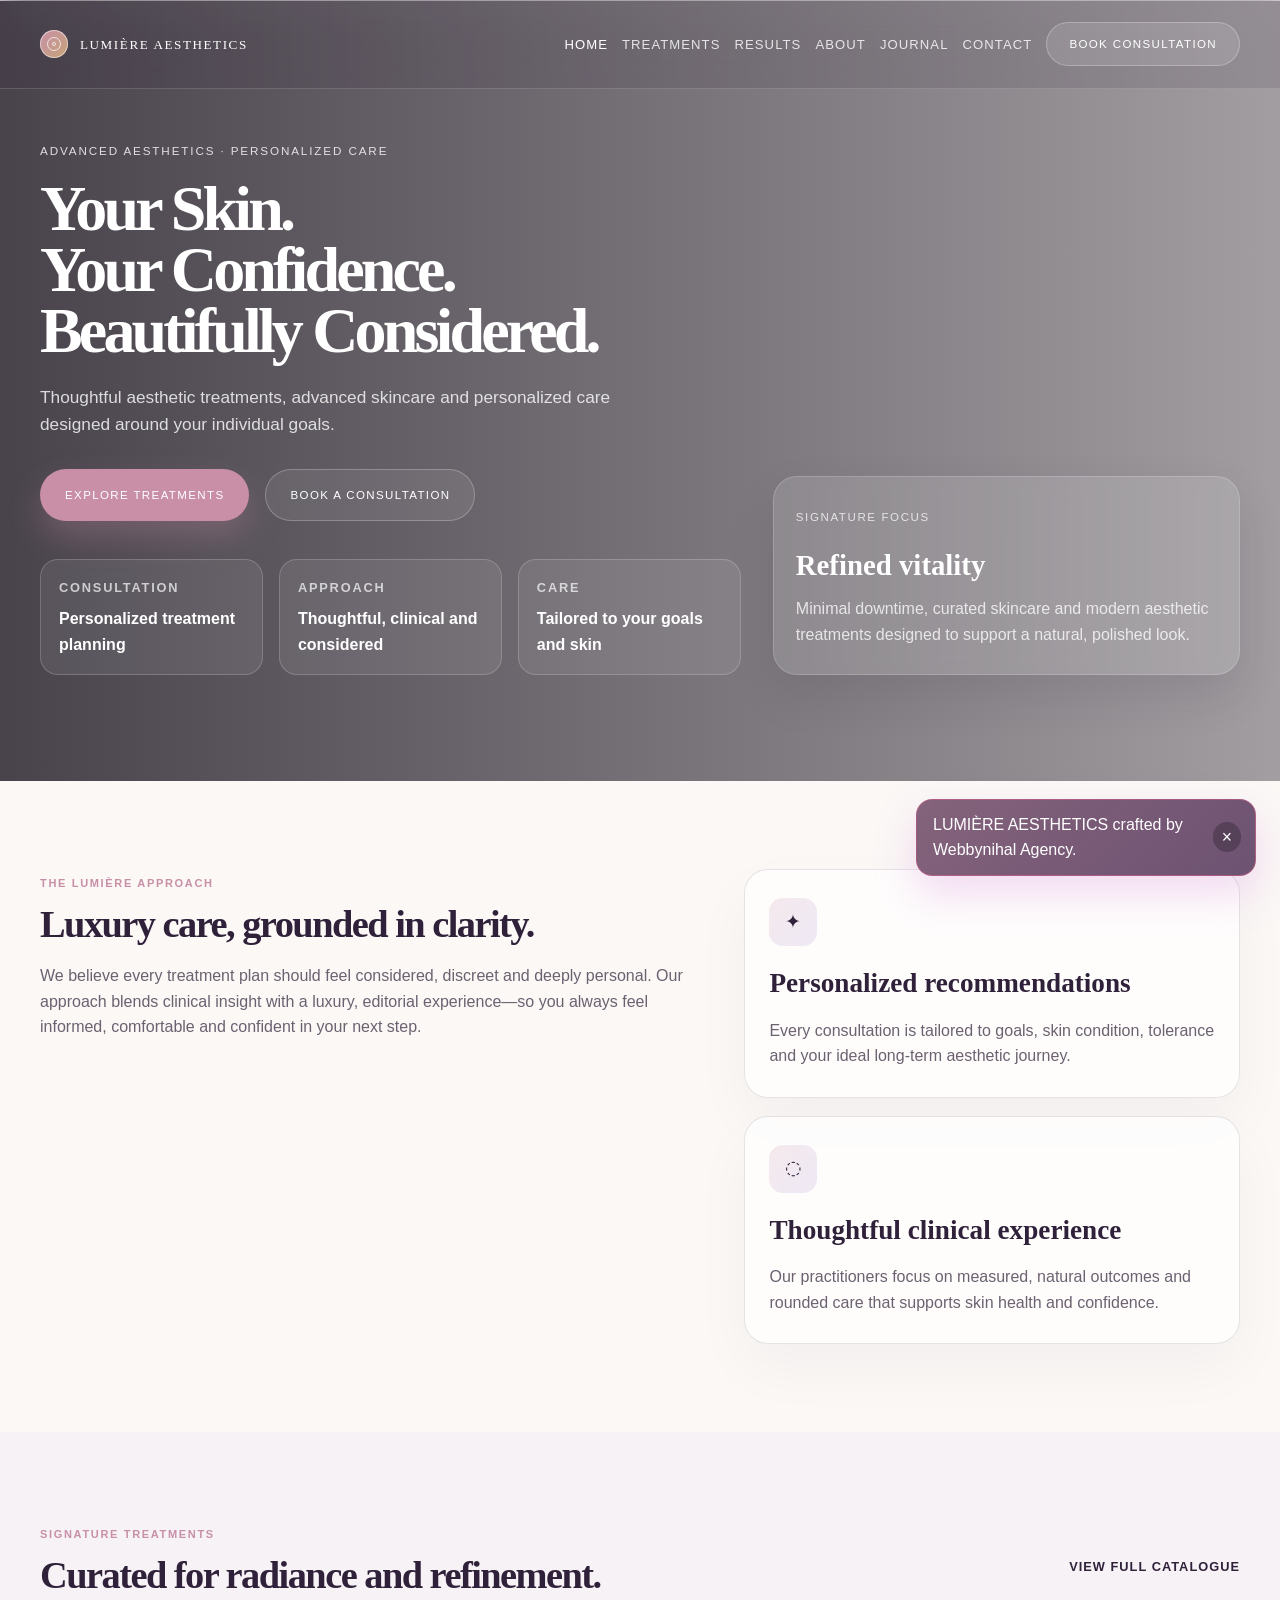
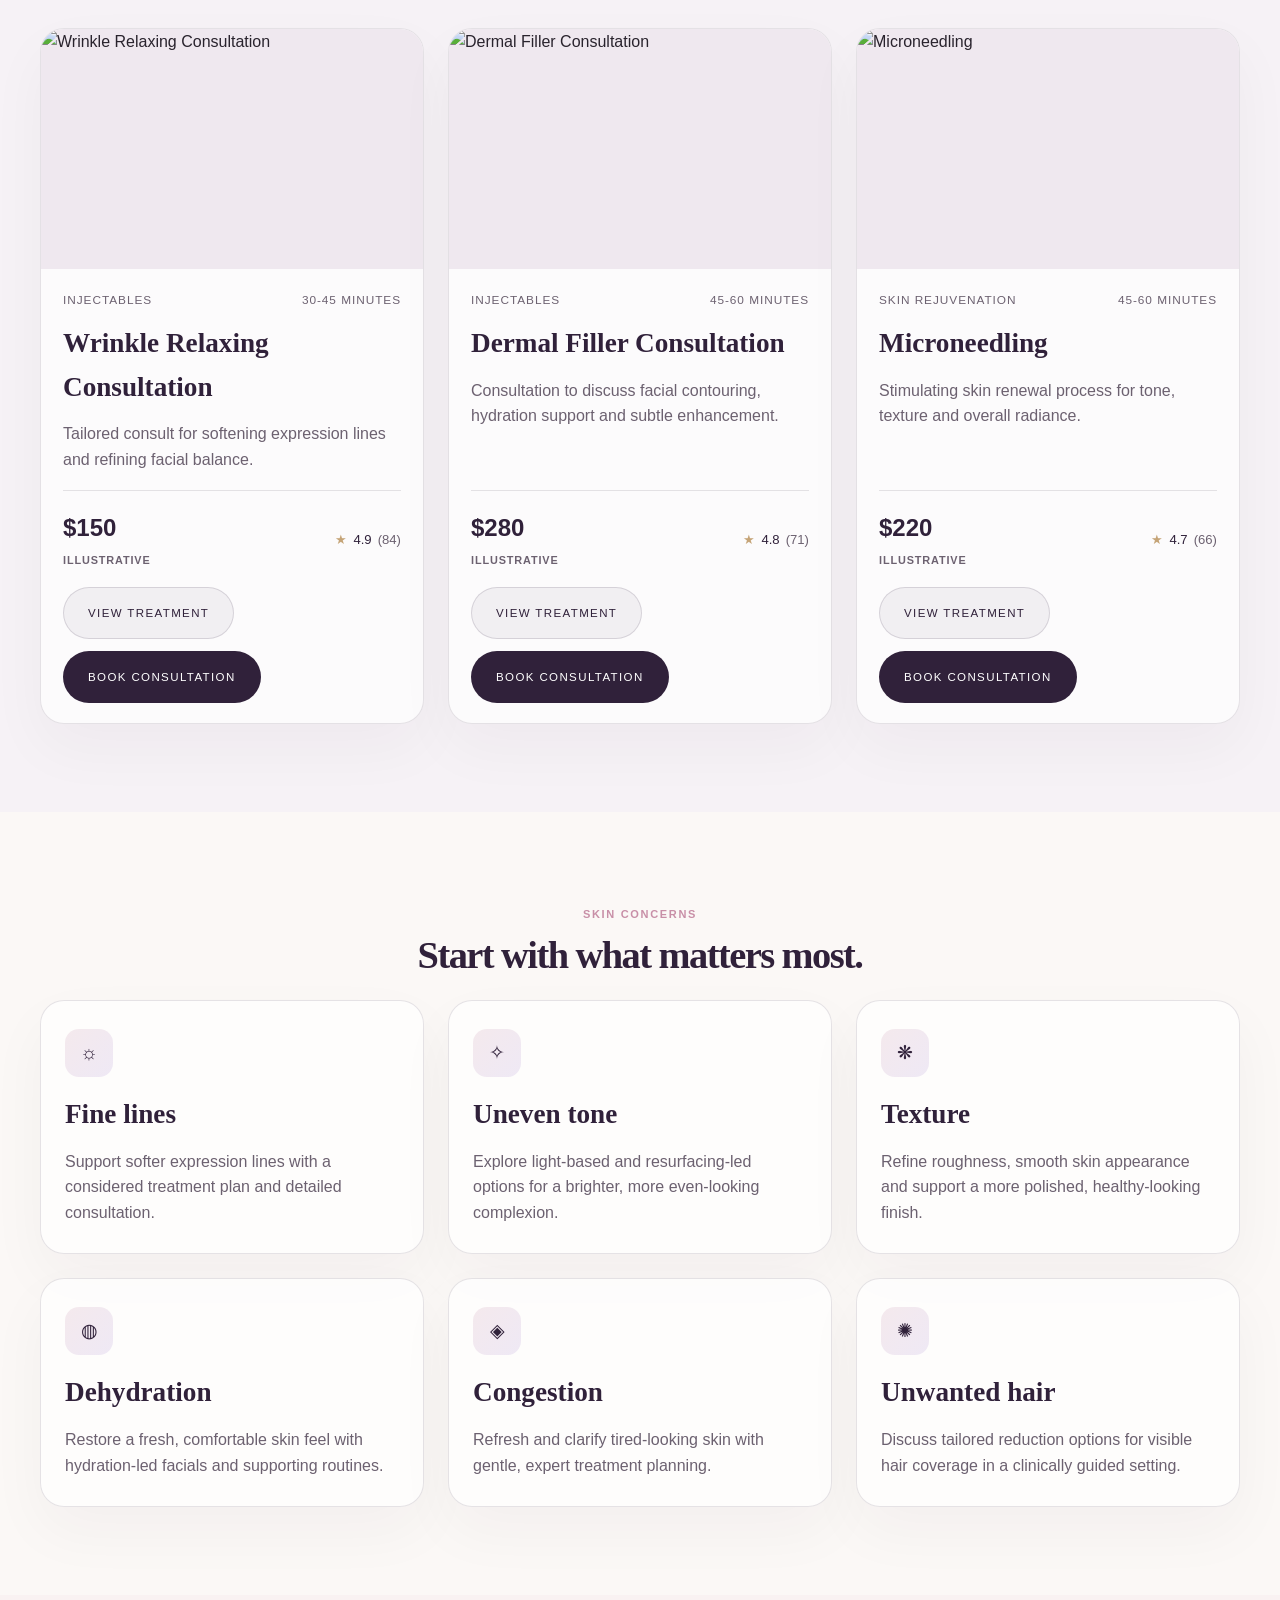
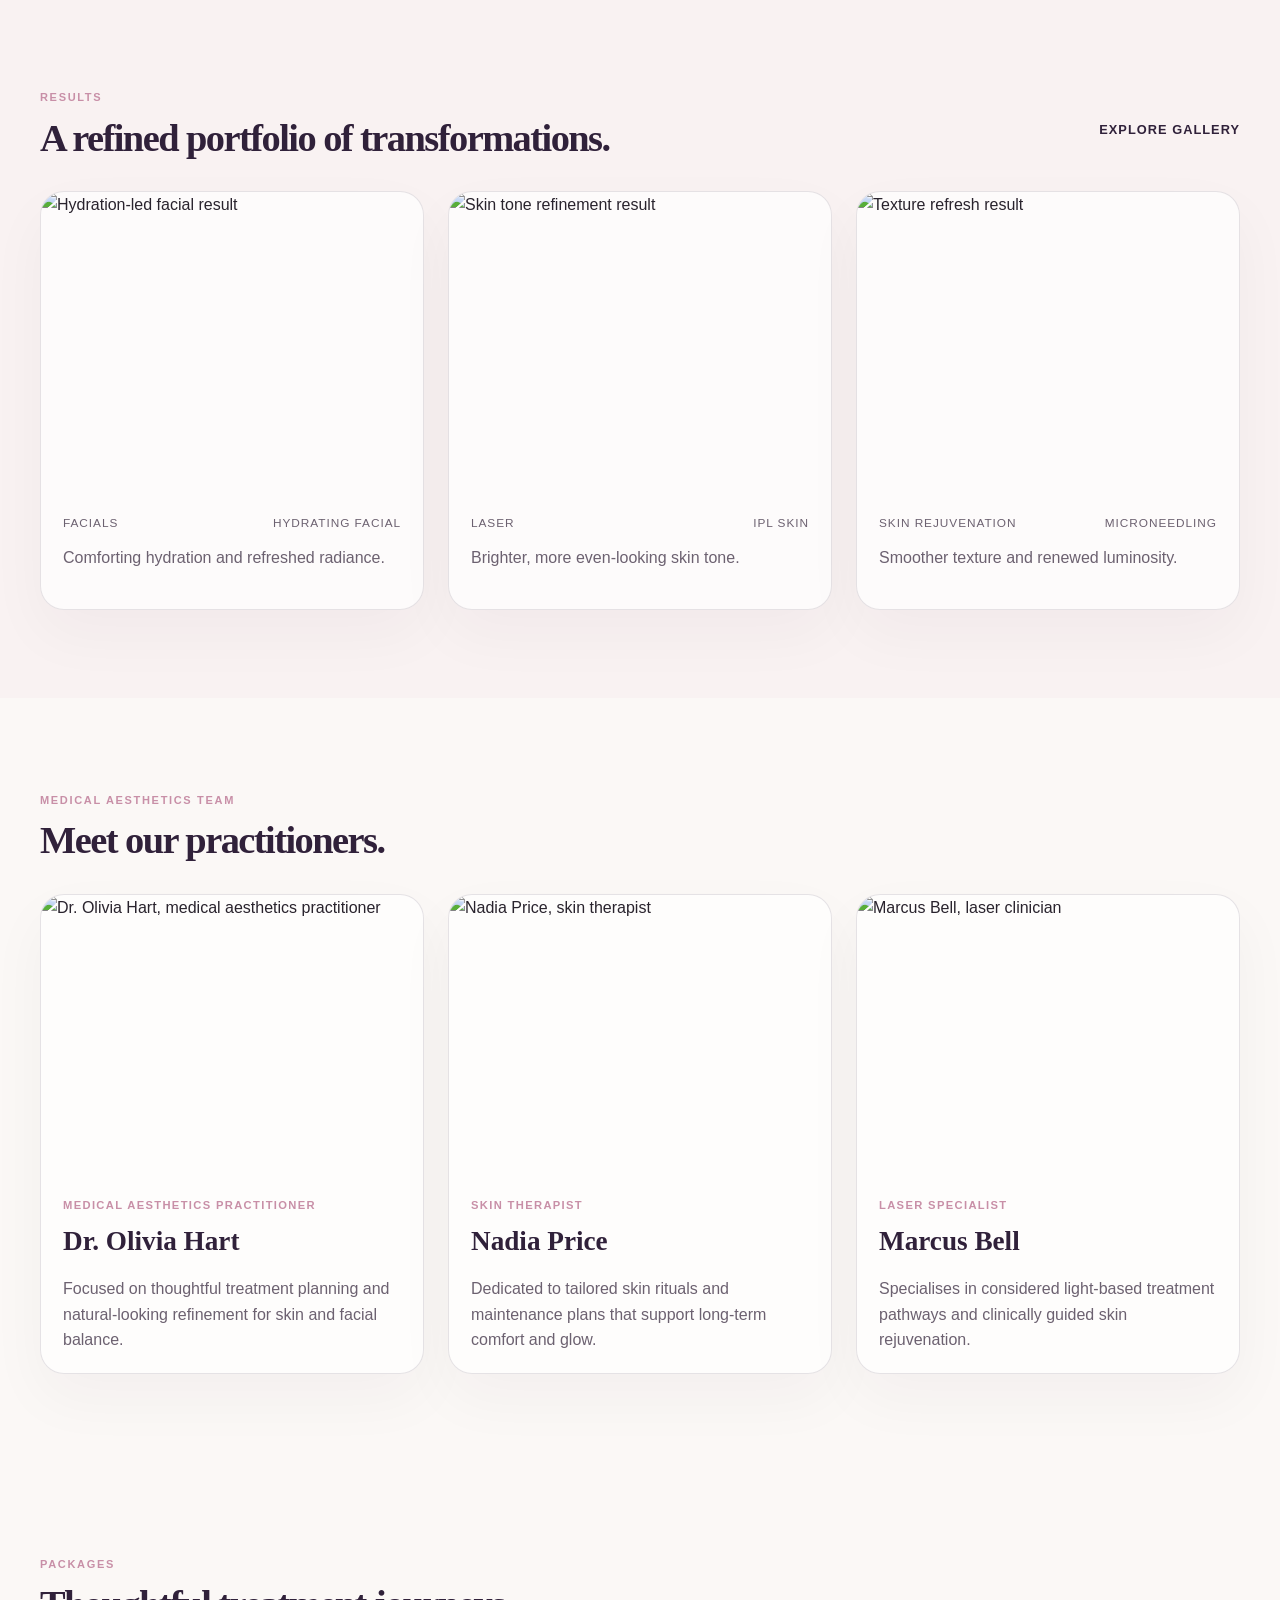
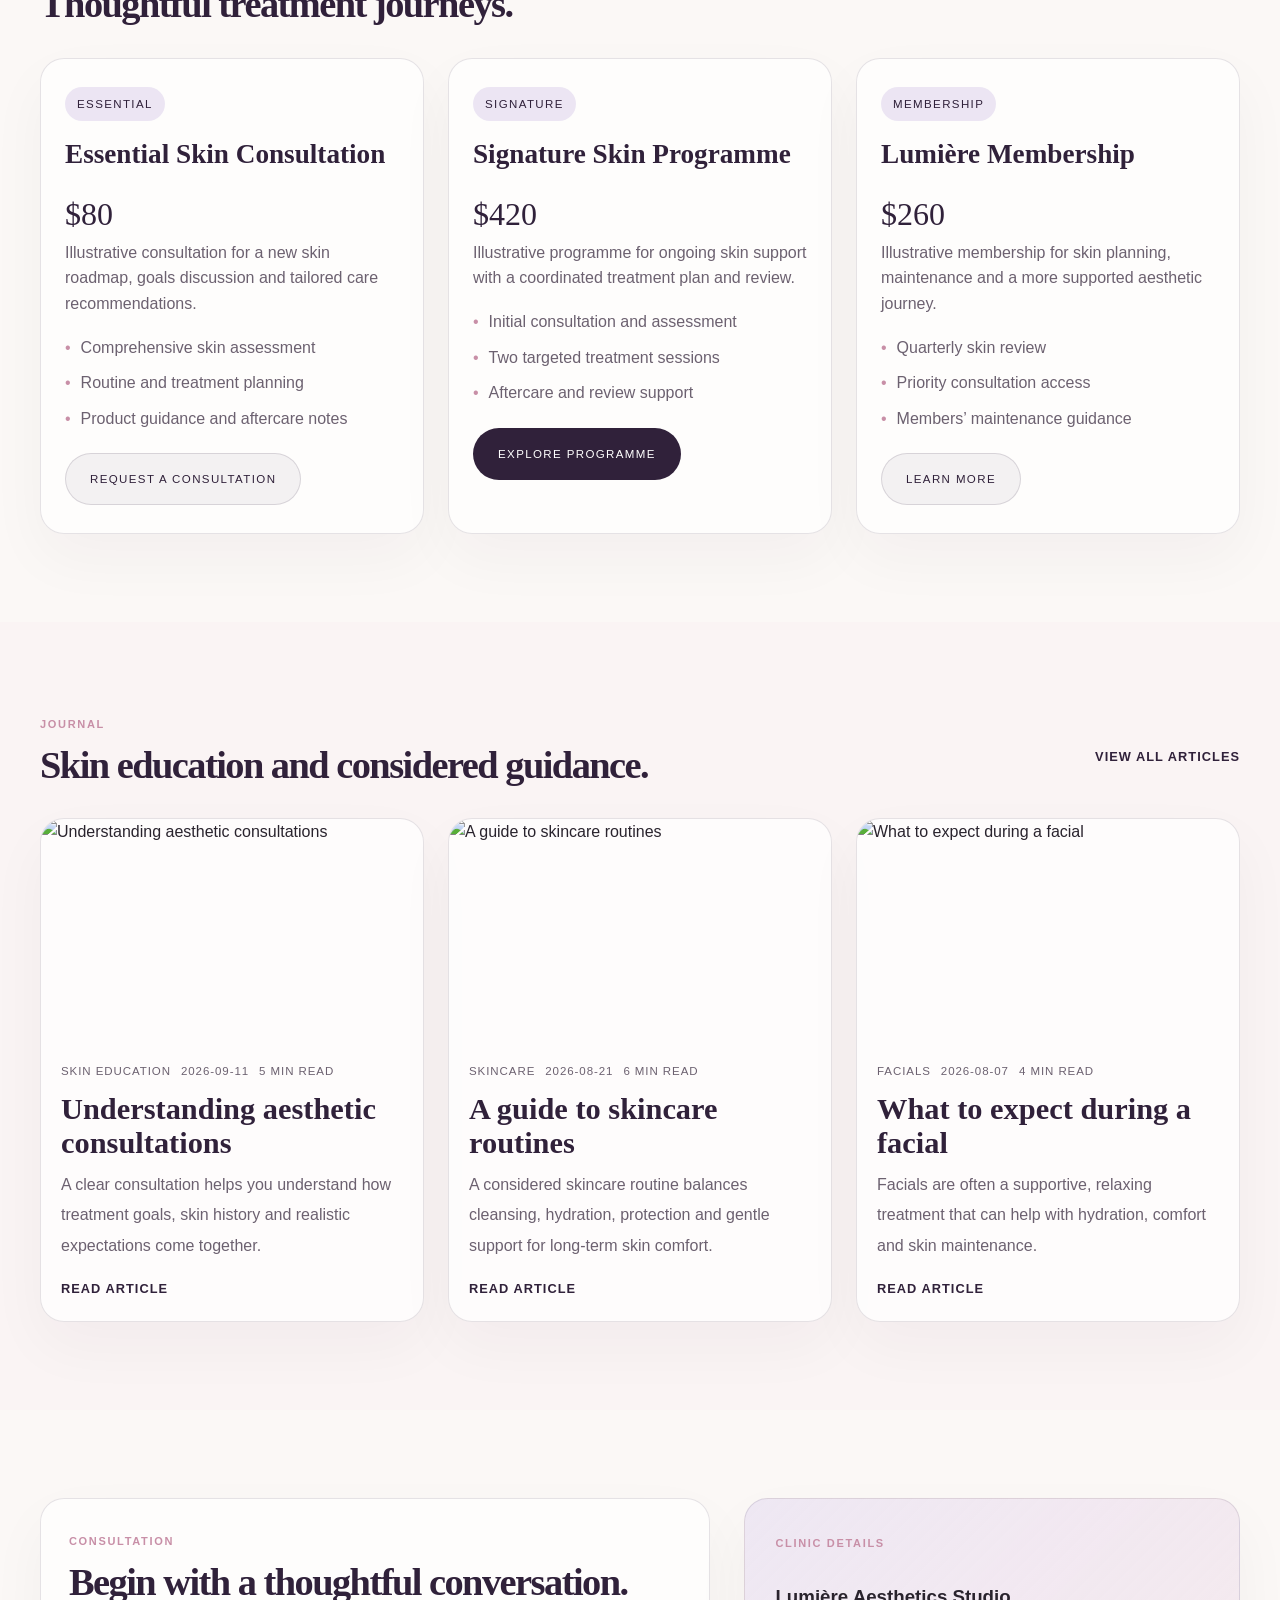
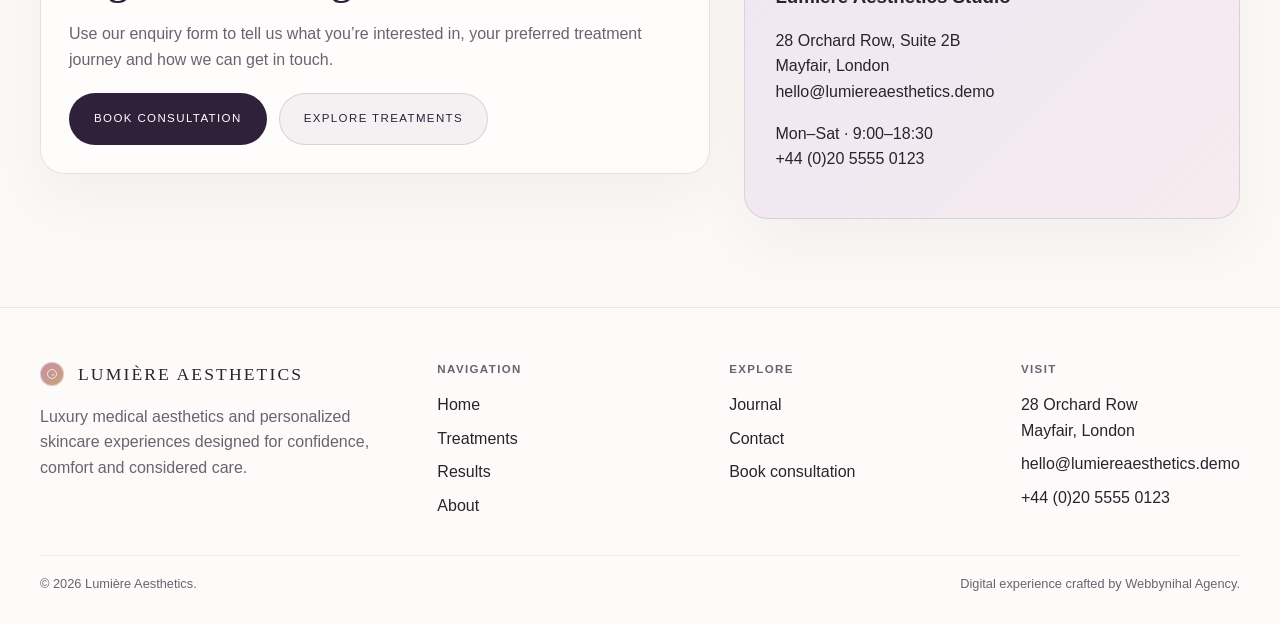
==== html/index.html @ baed6ac9 "first commit" ====
<!DOCTYPE html>
<html lang="en">
  <head>
    <meta charset="UTF-8" />
    <meta name="viewport" content="width=device-width, initial-scale=1.0" />
    <meta name="description" content="Lumière Aesthetics offers discreet, highly personalized medical aesthetics and skin care experiences." />
    <title>LUMIÈRE AESTHETICS</title>
    <link rel="stylesheet" href="../css/pages/home.css" />
    <script defer src="../js/common.js"></script>
    <script defer src="../js/pages/home.js"></script>
  </head>
  <body data-page="home">
    <header class="site-header home-header">
      <div class="container navbar">
        <a class="brand" href="index.html" aria-label="Lumière Aesthetics home">
          <span class="brand-mark" aria-hidden="true"></span>
          <span>LUMIÈRE AESTHETICS</span>
        </a>
        <nav class="nav-panel" aria-label="Main navigation">
          <a class="nav-link is-active" href="index.html">Home</a>
          <a class="nav-link" href="treatments.html">Treatments</a>
          <a class="nav-link" href="results.html">Results</a>
          <a class="nav-link" href="about.html">About</a>
          <a class="nav-link" href="journal.html">Journal</a>
          <a class="nav-link" href="contact.html">Contact</a>
          <a class="nav-cta" href="contact.html">Book Consultation</a>
        </nav>
        <button class="nav-toggle" aria-label="Open menu" aria-expanded="false" type="button">
          <span></span>
        </button>
      </div>
    </header>

    <main>
      <section class="hero" aria-label="Luxury clinic hero section">
        <div class="container hero-inner">
          <div>
            <span class="eyebrow">Advanced Aesthetics · Personalized Care</span>
            <h1>Your Skin.<br />Your Confidence.<br />Beautifully Considered.</h1>
            <p class="hero-copy">Thoughtful aesthetic treatments, advanced skincare and personalized care designed around your individual goals.</p>
            <div class="hero-actions">
              <a class="btn btn-primary" href="treatments.html">Explore Treatments</a>
              <a class="btn btn-secondary" href="contact.html">Book a Consultation</a>
            </div>
            <div class="hero-trust-bar" aria-label="Clinic trust details">
              <div class="trust-item">
                <strong>Consultation</strong>
                <span>Personalized treatment planning</span>
              </div>
              <div class="trust-item">
                <strong>Approach</strong>
                <span>Thoughtful, clinical and considered</span>
              </div>
              <div class="trust-item">
                <strong>Care</strong>
                <span>Tailored to your goals and skin</span>
              </div>
            </div>
          </div>
          <div class="hero-card">
            <span class="mini-label">Signature focus</span>
            <h3>Refined vitality</h3>
            <p>Minimal downtime, curated skincare and modern aesthetic treatments designed to support a natural, polished look.</p>
          </div>
        </div>
      </section>

      <section class="section">
        <div class="container two-col">
          <div>
            <span class="kicker">The Lumière approach</span>
            <h2 class="section-title">Luxury care, grounded in clarity.</h2>
            <p class="section-copy">We believe every treatment plan should feel considered, discreet and deeply personal. Our approach blends clinical insight with a luxury, editorial experience—so you always feel informed, comfortable and confident in your next step.</p>
          </div>
          <div class="feature-list">
            <article class="feature-card" data-reveal>
              <div class="icon" aria-hidden="true">✦</div>
              <h3>Personalized recommendations</h3>
              <p>Every consultation is tailored to goals, skin condition, tolerance and your ideal long-term aesthetic journey.</p>
            </article>
            <article class="feature-card" data-reveal>
              <div class="icon" aria-hidden="true">◌</div>
              <h3>Thoughtful clinical experience</h3>
              <p>Our practitioners focus on measured, natural outcomes and rounded care that supports skin health and confidence.</p>
            </article>
          </div>
        </div>
      </section>

      <section class="section" style="background: rgba(232,224,242,0.28);">
        <div class="container">
          <div class="results-meta">
            <div>
              <span class="kicker">Signature treatments</span>
              <h2 class="section-title">Curated for radiance and refinement.</h2>
            </div>
            <a class="link-inline" href="treatments.html">View full catalogue</a>
          </div>
          <div id="signatureTreatmentsGrid" class="treatment-grid"></div>
        </div>
      </section>

      <section class="section">
        <div class="container">
          <div class="centered" style="margin-bottom: 24px;">
            <span class="kicker">Skin concerns</span>
            <h2 class="section-title">Start with what matters most.</h2>
          </div>
          <div class="grid-3">
            <article class="feature-card" data-reveal>
              <div class="icon" aria-hidden="true">☼</div>
              <h3>Fine lines</h3>
              <p>Support softer expression lines with a considered treatment plan and detailed consultation.</p>
            </article>
            <article class="feature-card" data-reveal>
              <div class="icon" aria-hidden="true">✧</div>
              <h3>Uneven tone</h3>
              <p>Explore light-based and resurfacing-led options for a brighter, more even-looking complexion.</p>
            </article>
            <article class="feature-card" data-reveal>
              <div class="icon" aria-hidden="true">❋</div>
              <h3>Texture</h3>
              <p>Refine roughness, smooth skin appearance and support a more polished, healthy-looking finish.</p>
            </article>
            <article class="feature-card" data-reveal>
              <div class="icon" aria-hidden="true">◍</div>
              <h3>Dehydration</h3>
              <p>Restore a fresh, comfortable skin feel with hydration-led facials and supporting routines.</p>
            </article>
            <article class="feature-card" data-reveal>
              <div class="icon" aria-hidden="true">◈</div>
              <h3>Congestion</h3>
              <p>Refresh and clarify tired-looking skin with gentle, expert treatment planning.</p>
            </article>
            <article class="feature-card" data-reveal>
              <div class="icon" aria-hidden="true">✺</div>
              <h3>Unwanted hair</h3>
              <p>Discuss tailored reduction options for visible hair coverage in a clinically guided setting.</p>
            </article>
          </div>
        </div>
      </section>

      <section class="section" style="background: rgba(242,221,230,0.24);">
        <div class="container">
          <div class="results-meta">
            <div>
              <span class="kicker">Results</span>
              <h2 class="section-title">A refined portfolio of transformations.</h2>
            </div>
            <a class="link-inline" href="results.html">Explore gallery</a>
          </div>
          <div class="result-grid">
            <article class="result-item" data-reveal>
              <img src="https://images.unsplash.com/photo-1524504388940-b1c1722653e1?auto=format&fit=crop&w=900&q=80" alt="Hydration-led facial result" loading="lazy" width="900" height="800" />
              <div class="card-body">
                <div class="card-meta"><span>Facials</span><span>Hydrating Facial</span></div>
                <p>Comforting hydration and refreshed radiance.</p>
              </div>
            </article>
            <article class="result-item" data-reveal>
              <img src="https://images.unsplash.com/photo-1512496015851-a90fb38ba796?auto=format&fit=crop&w=900&q=80" alt="Skin tone refinement result" loading="lazy" width="900" height="800" />
              <div class="card-body">
                <div class="card-meta"><span>Laser</span><span>IPL Skin</span></div>
                <p>Brighter, more even-looking skin tone.</p>
              </div>
            </article>
            <article class="result-item" data-reveal>
              <img src="https://images.unsplash.com/photo-1515886657613-9f3515b0c78f?auto=format&fit=crop&w=900&q=80" alt="Texture refresh result" loading="lazy" width="900" height="800" />
              <div class="card-body">
                <div class="card-meta"><span>Skin Rejuvenation</span><span>Microneedling</span></div>
                <p>Smoother texture and renewed luminosity.</p>
              </div>
            </article>
          </div>
        </div>
      </section>

      <section class="section">
        <div class="container">
          <div class="results-meta">
            <div>
              <span class="kicker">Medical aesthetics team</span>
              <h2 class="section-title">Meet our practitioners.</h2>
            </div>
          </div>
          <div class="grid-3">
            <article class="person-card" data-reveal>
              <img src="https://images.unsplash.com/photo-1544005313-94ddf0286df2?auto=format&fit=crop&w=900&q=80" alt="Dr. Olivia Hart, medical aesthetics practitioner" loading="lazy" width="900" height="900" />
              <div class="person-meta">
                <p class="role">Medical aesthetics practitioner</p>
                <h3>Dr. Olivia Hart</h3>
                <p>Focused on thoughtful treatment planning and natural-looking refinement for skin and facial balance.</p>
              </div>
            </article>
            <article class="person-card" data-reveal>
              <img src="https://images.unsplash.com/photo-1559839734-2b71ea197ec2?auto=format&fit=crop&w=900&q=80" alt="Nadia Price, skin therapist" loading="lazy" width="900" height="900" />
              <div class="person-meta">
                <p class="role">Skin therapist</p>
                <h3>Nadia Price</h3>
                <p>Dedicated to tailored skin rituals and maintenance plans that support long-term comfort and glow.</p>
              </div>
            </article>
            <article class="person-card" data-reveal>
              <img src="https://images.unsplash.com/photo-1594824476967-48c8b964273f?auto=format&fit=crop&w=900&q=80" alt="Marcus Bell, laser clinician" loading="lazy" width="900" height="900" />
              <div class="person-meta">
                <p class="role">Laser specialist</p>
                <h3>Marcus Bell</h3>
                <p>Specialises in considered light-based treatment pathways and clinically guided skin rejuvenation.</p>
              </div>
            </article>
          </div>
        </div>
      </section>

      <section class="section">
        <div class="container">
          <div class="results-meta">
            <div>
              <span class="kicker">Packages</span>
              <h2 class="section-title">Thoughtful treatment journeys.</h2>
            </div>
          </div>
          <div class="package-grid">
            <article class="package-card" data-reveal>
              <span class="tag">Essential</span>
              <h3>Essential Skin Consultation</h3>
              <div class="price-tag">$80</div>
              <p>Illustrative consultation for a new skin roadmap, goals discussion and tailored care recommendations.</p>
              <ul>
                <li>Comprehensive skin assessment</li>
                <li>Routine and treatment planning</li>
                <li>Product guidance and aftercare notes</li>
              </ul>
              <a class="btn btn-soft" href="contact.html">Request a consultation</a>
            </article>
            <article class="package-card" data-reveal>
              <span class="tag">Signature</span>
              <h3>Signature Skin Programme</h3>
              <div class="price-tag">$420</div>
              <p>Illustrative programme for ongoing skin support with a coordinated treatment plan and review.</p>
              <ul>
                <li>Initial consultation and assessment</li>
                <li>Two targeted treatment sessions</li>
                <li>Aftercare and review support</li>
              </ul>
              <a class="btn btn-dark" href="contact.html">Explore programme</a>
            </article>
            <article class="package-card" data-reveal>
              <span class="tag">Membership</span>
              <h3>Lumière Membership</h3>
              <div class="price-tag">$260</div>
              <p>Illustrative membership for skin planning, maintenance and a more supported aesthetic journey.</p>
              <ul>
                <li>Quarterly skin review</li>
                <li>Priority consultation access</li>
                <li>Members’ maintenance guidance</li>
              </ul>
              <a class="btn btn-soft" href="contact.html">Learn more</a>
            </article>
          </div>
        </div>
      </section>

      <section class="section" style="background: rgba(242,221,230,0.15);">
        <div class="container">
          <div class="results-meta">
            <div>
              <span class="kicker">Journal</span>
              <h2 class="section-title">Skin education and considered guidance.</h2>
            </div>
            <a class="link-inline" href="journal.html">View all articles</a>
          </div>
          <div id="homeJournalGrid" class="article-grid"></div>
        </div>
      </section>

      <section class="section">
        <div class="container">
          <div class="two-col">
            <div class="editorial-card" style="padding: 28px;">
              <span class="kicker">Consultation</span>
              <h2 class="section-title" style="font-size: clamp(2.1rem, 3vw, 3rem);">Begin with a thoughtful conversation.</h2>
              <p class="section-copy">Use our enquiry form to tell us what you’re interested in, your preferred treatment journey and how we can get in touch.</p>
              <div class="inline-actions" style="margin-top: 20px;">
                <a class="btn btn-dark" href="contact.html">Book Consultation</a>
                <a class="btn btn-soft" href="treatments.html">Explore Treatments</a>
              </div>
            </div>
            <div class="quote-card" data-reveal>
              <span class="kicker">Clinic details</span>
              <h3 style="margin-bottom: 8px;">Lumière Aesthetics Studio</h3>
              <p>28 Orchard Row, Suite 2B<br />Mayfair, London<br />hello@lumiereaesthetics.demo</p>
              <p style="margin-top: 12px;">Mon–Sat · 9:00–18:30<br />+44 (0)20 5555 0123</p>
            </div>
          </div>
        </div>
      </section>
    </main>

    <footer>
      <div class="container footer-inner">
        <div>
          <div class="footer-brand">
            <span class="brand-mark" aria-hidden="true"></span>
            <span style="font-family: Georgia, 'Times New Roman', serif; font-size: 1.1rem; letter-spacing: 0.12em; text-transform: uppercase;">LUMIÈRE AESTHETICS</span>
          </div>
          <p style="color: var(--muted); max-width: 360px;">Luxury medical aesthetics and personalized skincare experiences designed for confidence, comfort and considered care.</p>
        </div>
        <div class="footer-column">
          <h4>Navigation</h4>
          <a href="index.html">Home</a>
          <a href="treatments.html">Treatments</a>
          <a href="results.html">Results</a>
          <a href="about.html">About</a>
        </div>
        <div class="footer-column">
          <h4>Explore</h4>
          <a href="journal.html">Journal</a>
          <a href="contact.html">Contact</a>
          <a href="treatments.html">Book consultation</a>
        </div>
        <div class="footer-column">
          <h4>Visit</h4>
          <p>28 Orchard Row<br />Mayfair, London</p>
          <p>hello@lumiereaesthetics.demo</p>
          <p>+44 (0)20 5555 0123</p>
        </div>
      </div>
      <div class="container footer-bottom">
        <span>© <span id="year"></span> Lumière Aesthetics.</span>
        <span>Digital experience crafted by Webbynihal Agency.</span>
      </div>
    </footer>

    <div class="toast" role="status" aria-live="polite">
      <span>LUMIÈRE AESTHETICS crafted by Webbynihal Agency.</span>
      <button class="toast-close" type="button" aria-label="Dismiss agency credit">×</button>
    </div>

    <script>
      document.getElementById('year').textContent = new Date().getFullYear();
    </script>
  </body>
</html>
---- css/pages/home.css ----
@import url("../common.css");

.result-grid,
.article-grid {
	grid-template-columns: repeat(3, minmax(0, 1fr));
}

@media (max-width: 1024px) {
	.result-grid,
	.article-grid {
		grid-template-columns: repeat(2, minmax(0, 1fr));
	}
}

@media (max-width: 760px) {
	.result-grid,
	.article-grid {
		grid-template-columns: 1fr;
	}
}
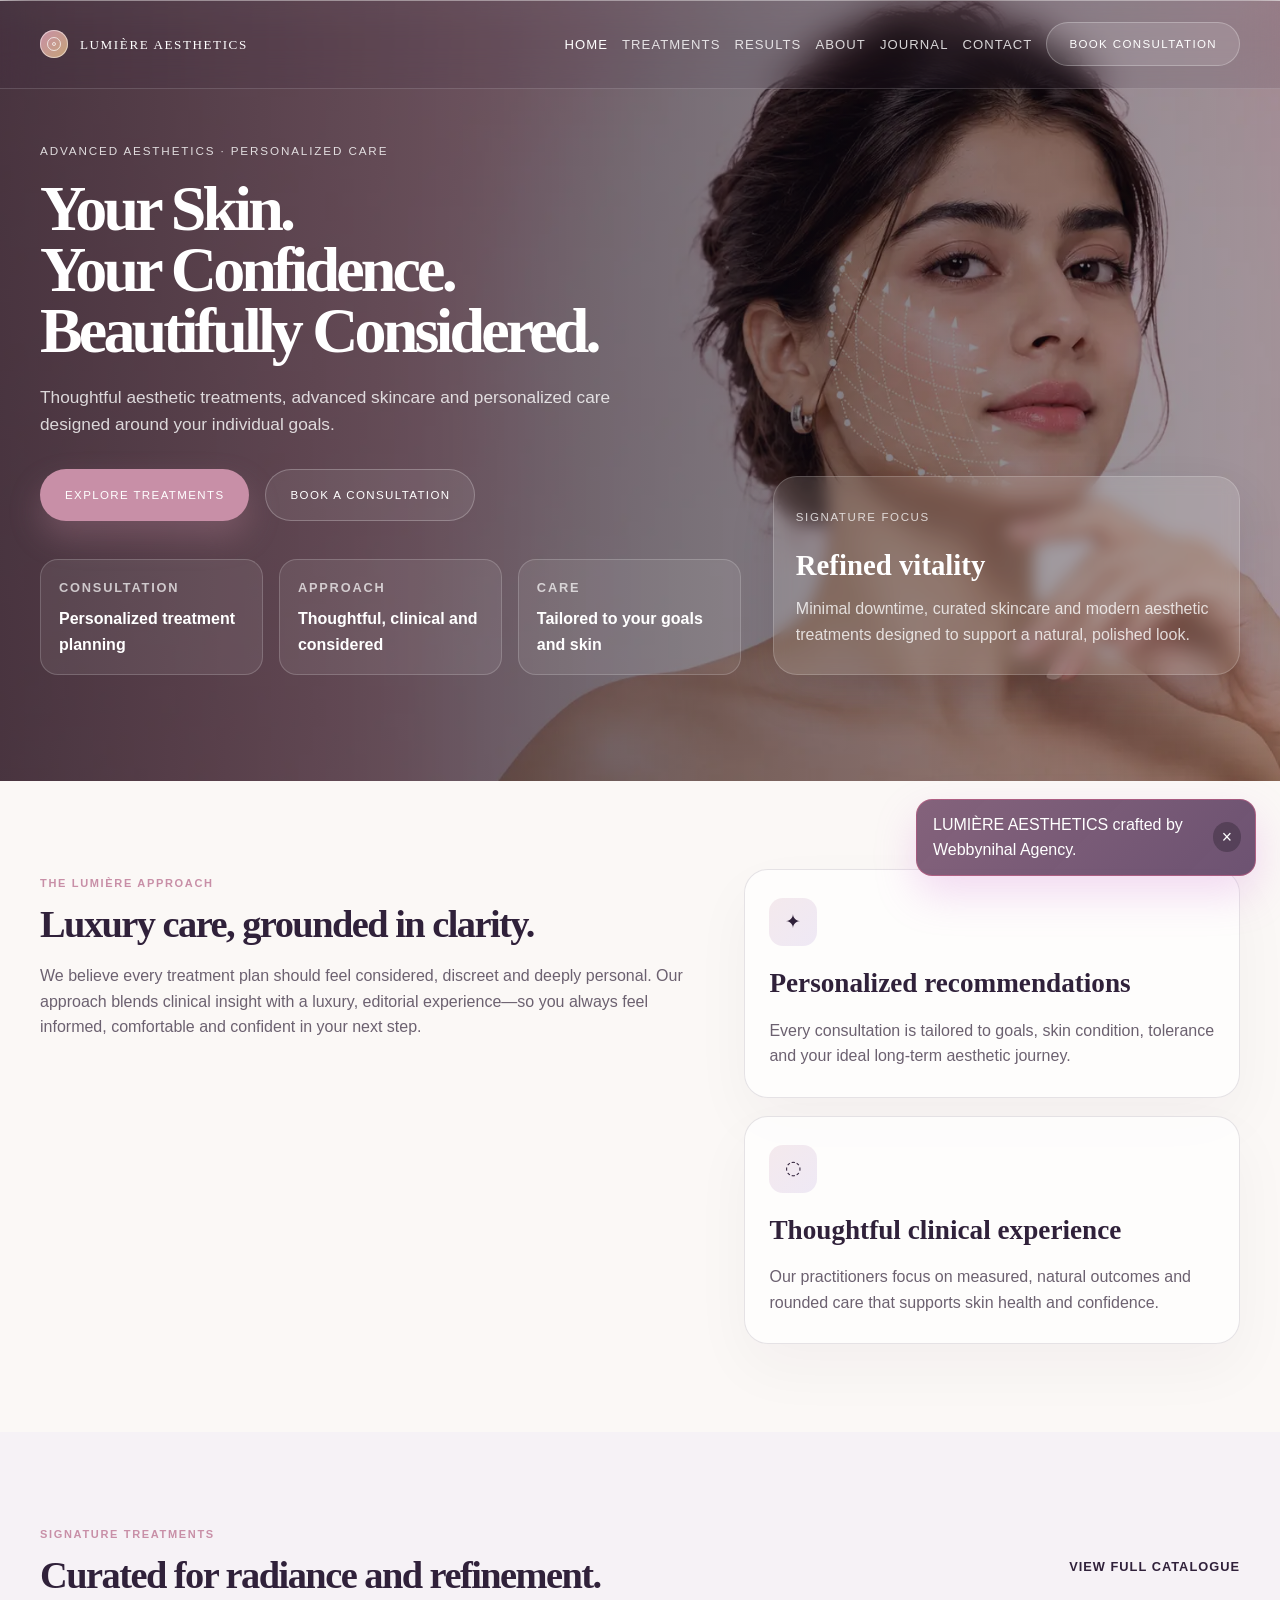
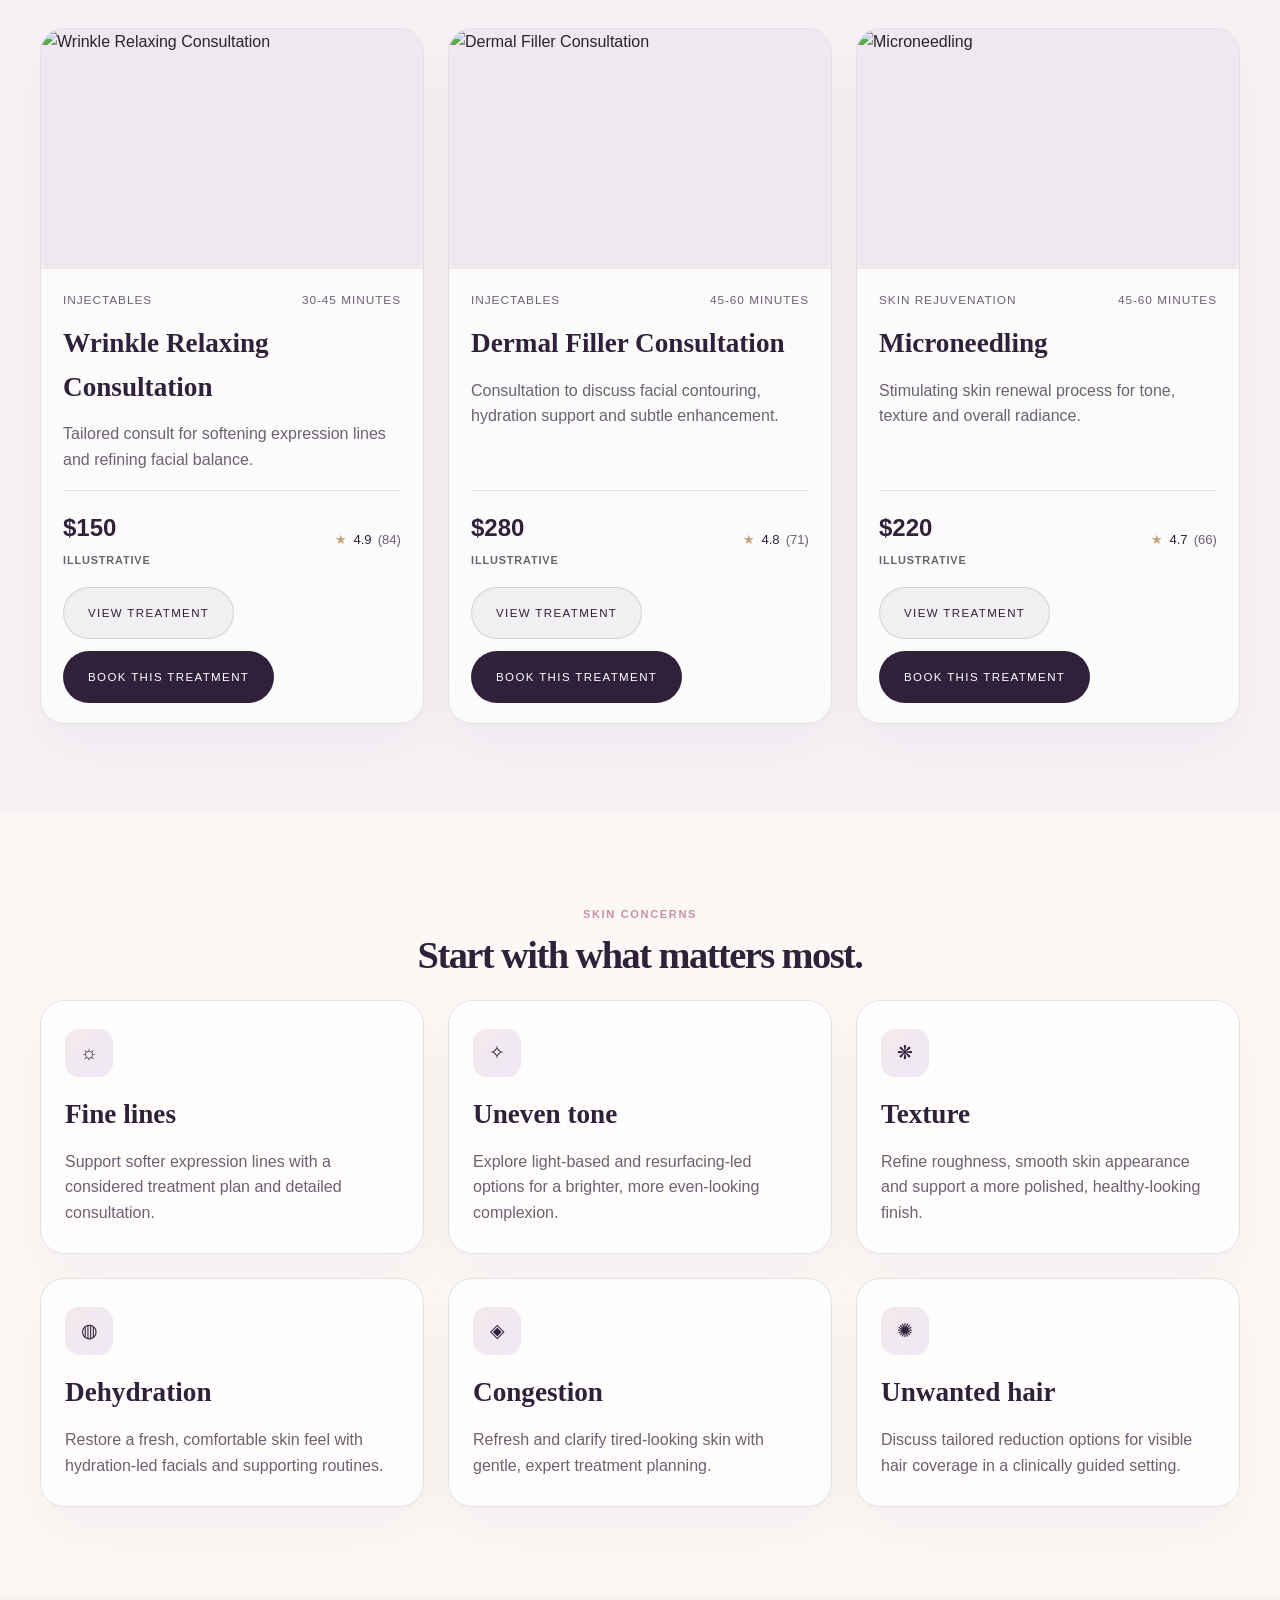
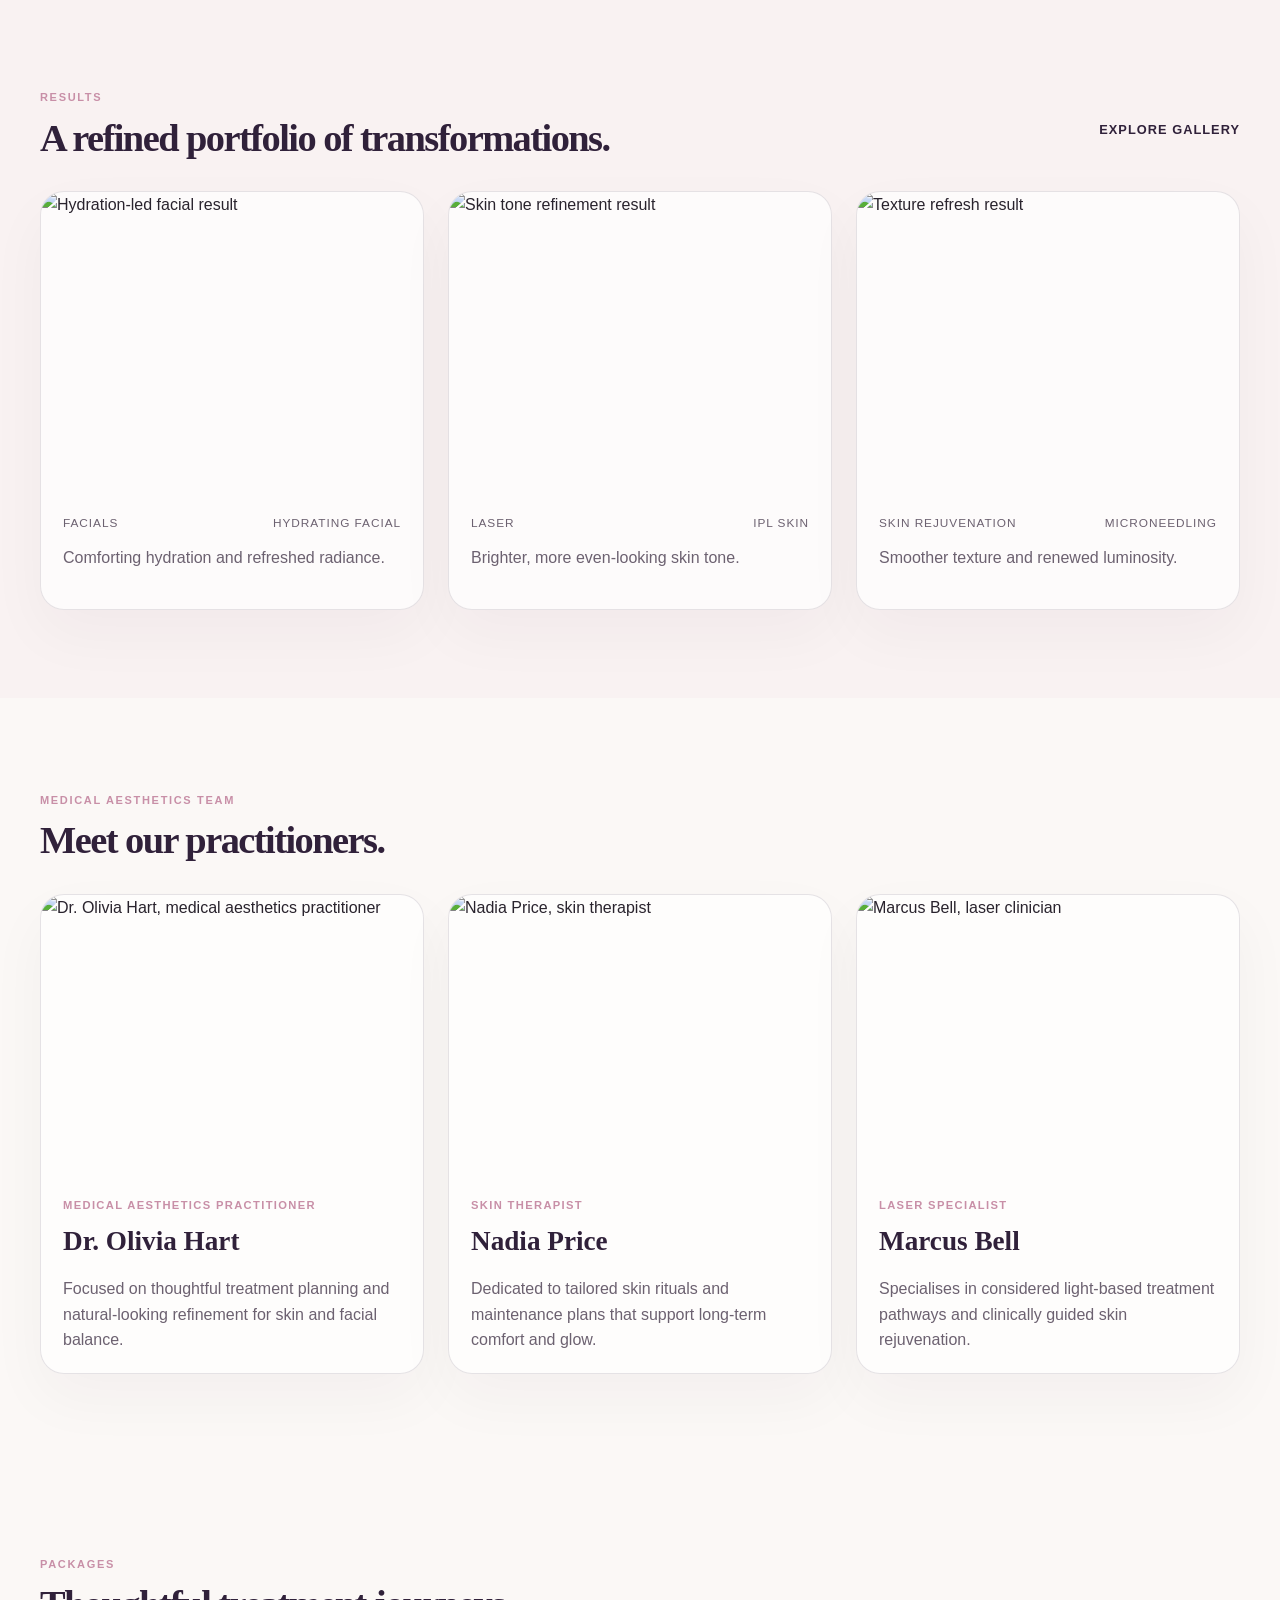
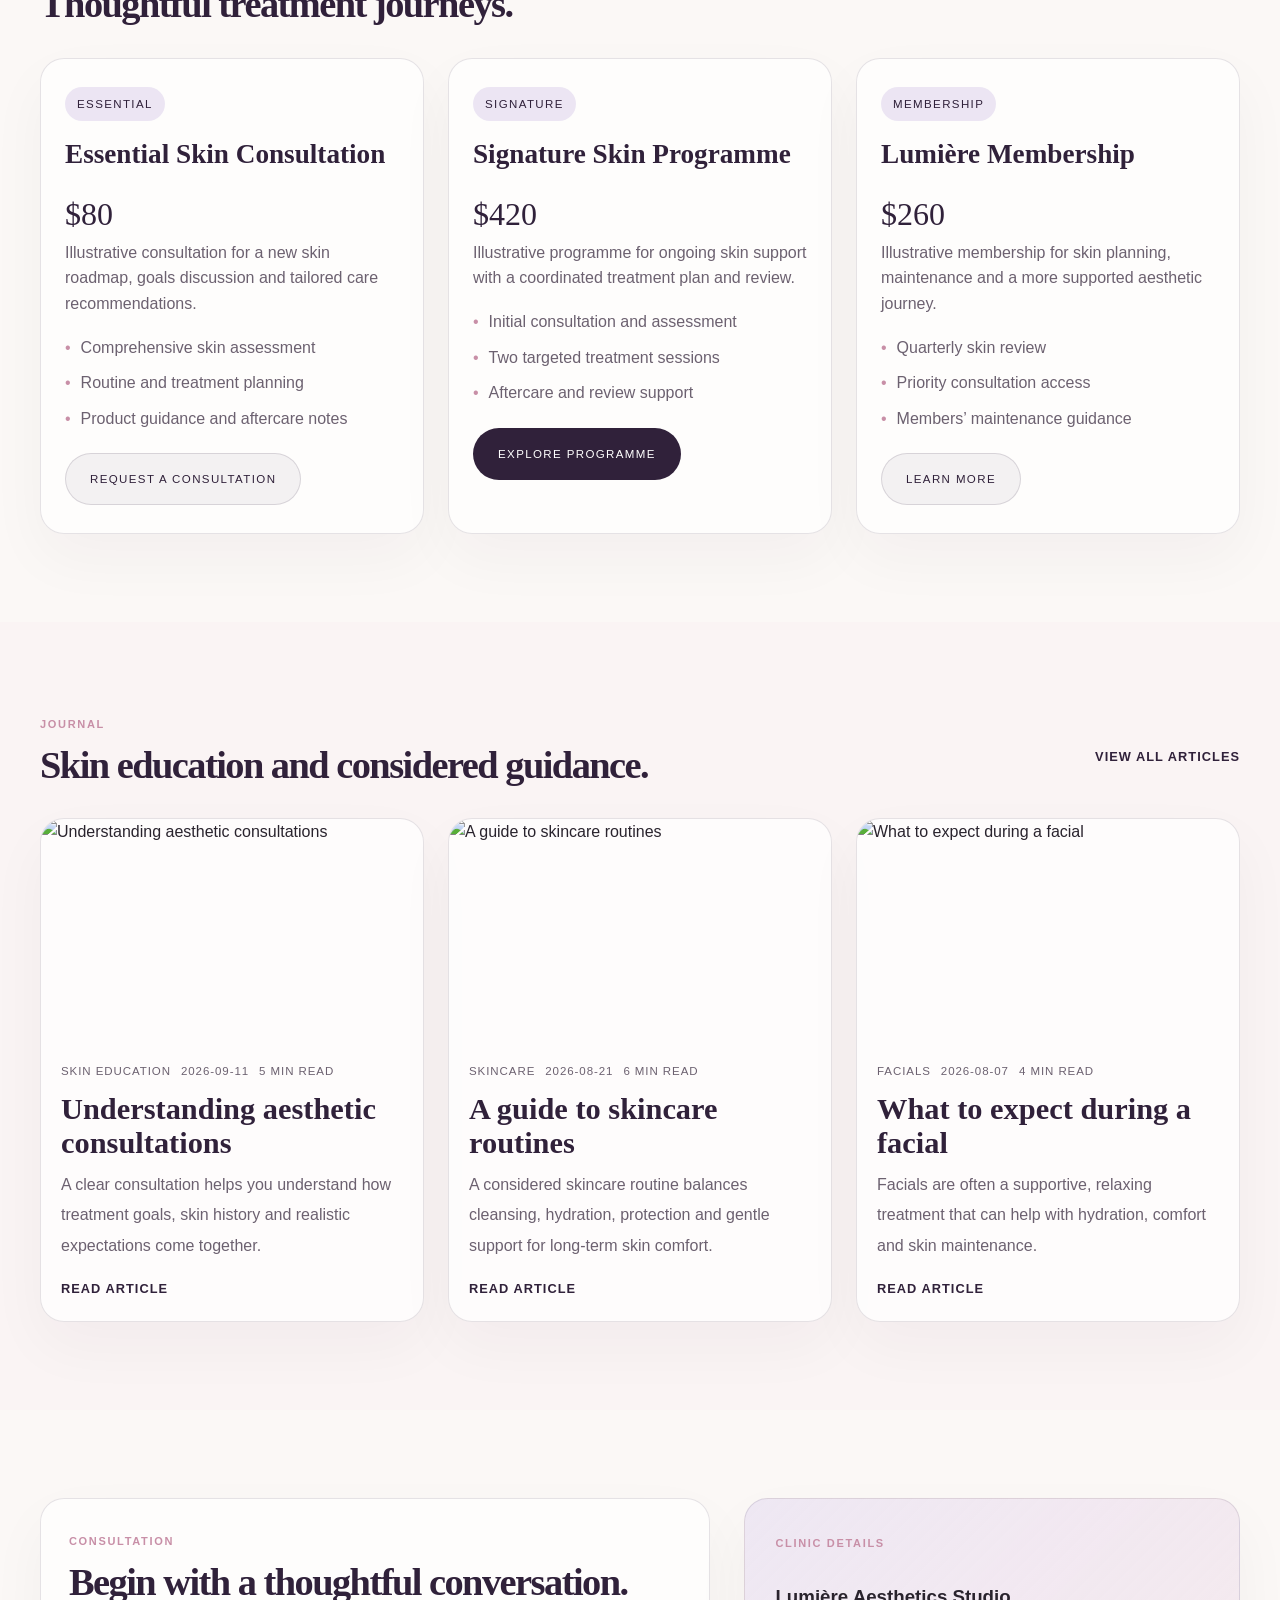
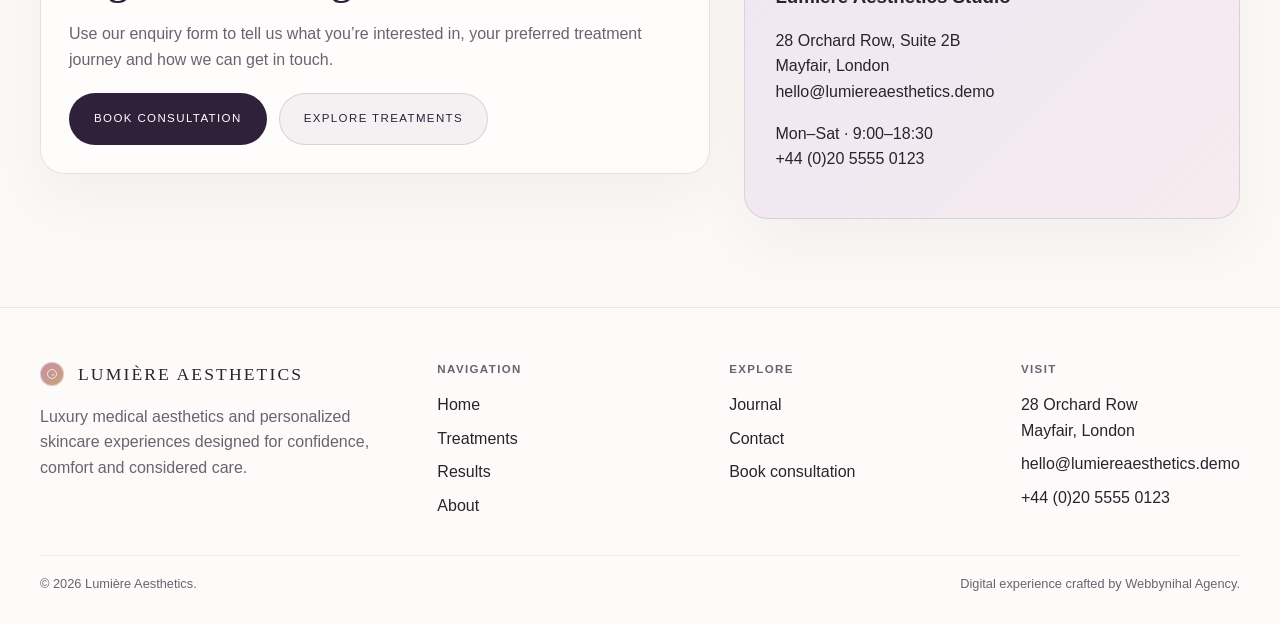
==== commit 65209e93: "img upd" ====
--- a/html/index.html
+++ b/html/index.html
@@ -152,21 +152,21 @@
           </div>
           <div class="result-grid">
             <article class="result-item" data-reveal>
-              <img src="https://images.unsplash.com/photo-1524504388940-b1c1722653e1?auto=format&fit=crop&w=900&q=80" alt="Hydration-led facial result" loading="lazy" width="900" height="800" />
+              <img src="https://encrypted-tbn0.gstatic.com/images?q=tbn:ANd9GcToFlU_BxVSD1d1a6tLk4hPUr1tSJKmsDXU1jfox5c1Zg&s=10" alt="Hydration-led facial result" loading="lazy" width="900" height="800" />
               <div class="card-body">
                 <div class="card-meta"><span>Facials</span><span>Hydrating Facial</span></div>
                 <p>Comforting hydration and refreshed radiance.</p>
               </div>
             </article>
             <article class="result-item" data-reveal>
-              <img src="https://images.unsplash.com/photo-1512496015851-a90fb38ba796?auto=format&fit=crop&w=900&q=80" alt="Skin tone refinement result" loading="lazy" width="900" height="800" />
+              <img src="https://encrypted-tbn0.gstatic.com/images?q=tbn:ANd9GcRCYn9BqQ9C0gDAxUrGLWqaDbHdiMp62E45ZSiZALGKQQ&s=10" alt="Skin tone refinement result" loading="lazy" width="900" height="800" />
               <div class="card-body">
                 <div class="card-meta"><span>Laser</span><span>IPL Skin</span></div>
                 <p>Brighter, more even-looking skin tone.</p>
               </div>
             </article>
             <article class="result-item" data-reveal>
-              <img src="https://images.unsplash.com/photo-1515886657613-9f3515b0c78f?auto=format&fit=crop&w=900&q=80" alt="Texture refresh result" loading="lazy" width="900" height="800" />
+              <img src="https://encrypted-tbn0.gstatic.com/images?q=tbn:ANd9GcT3g4fZSItHgZ_0rT2sZwUY-2mcID57sFGiY5iKOIzTpw&s=10" alt="Texture refresh result" loading="lazy" width="900" height="800" />
               <div class="card-body">
                 <div class="card-meta"><span>Skin Rejuvenation</span><span>Microneedling</span></div>
                 <p>Smoother texture and renewed luminosity.</p>
@@ -202,7 +202,7 @@
               </div>
             </article>
             <article class="person-card" data-reveal>
-              <img src="https://images.unsplash.com/photo-1594824476967-48c8b964273f?auto=format&fit=crop&w=900&q=80" alt="Marcus Bell, laser clinician" loading="lazy" width="900" height="900" />
+              <img src="https://encrypted-tbn0.gstatic.com/images?q=tbn:ANd9GcR0jlKj3XXggQDeBm5QI2y5sZ9P5EKlK1fjXhcFewj6cg&s=10" alt="Marcus Bell, laser clinician" loading="lazy" width="900" height="900" />
               <div class="person-meta">
                 <p class="role">Laser specialist</p>
                 <h3>Marcus Bell</h3>
